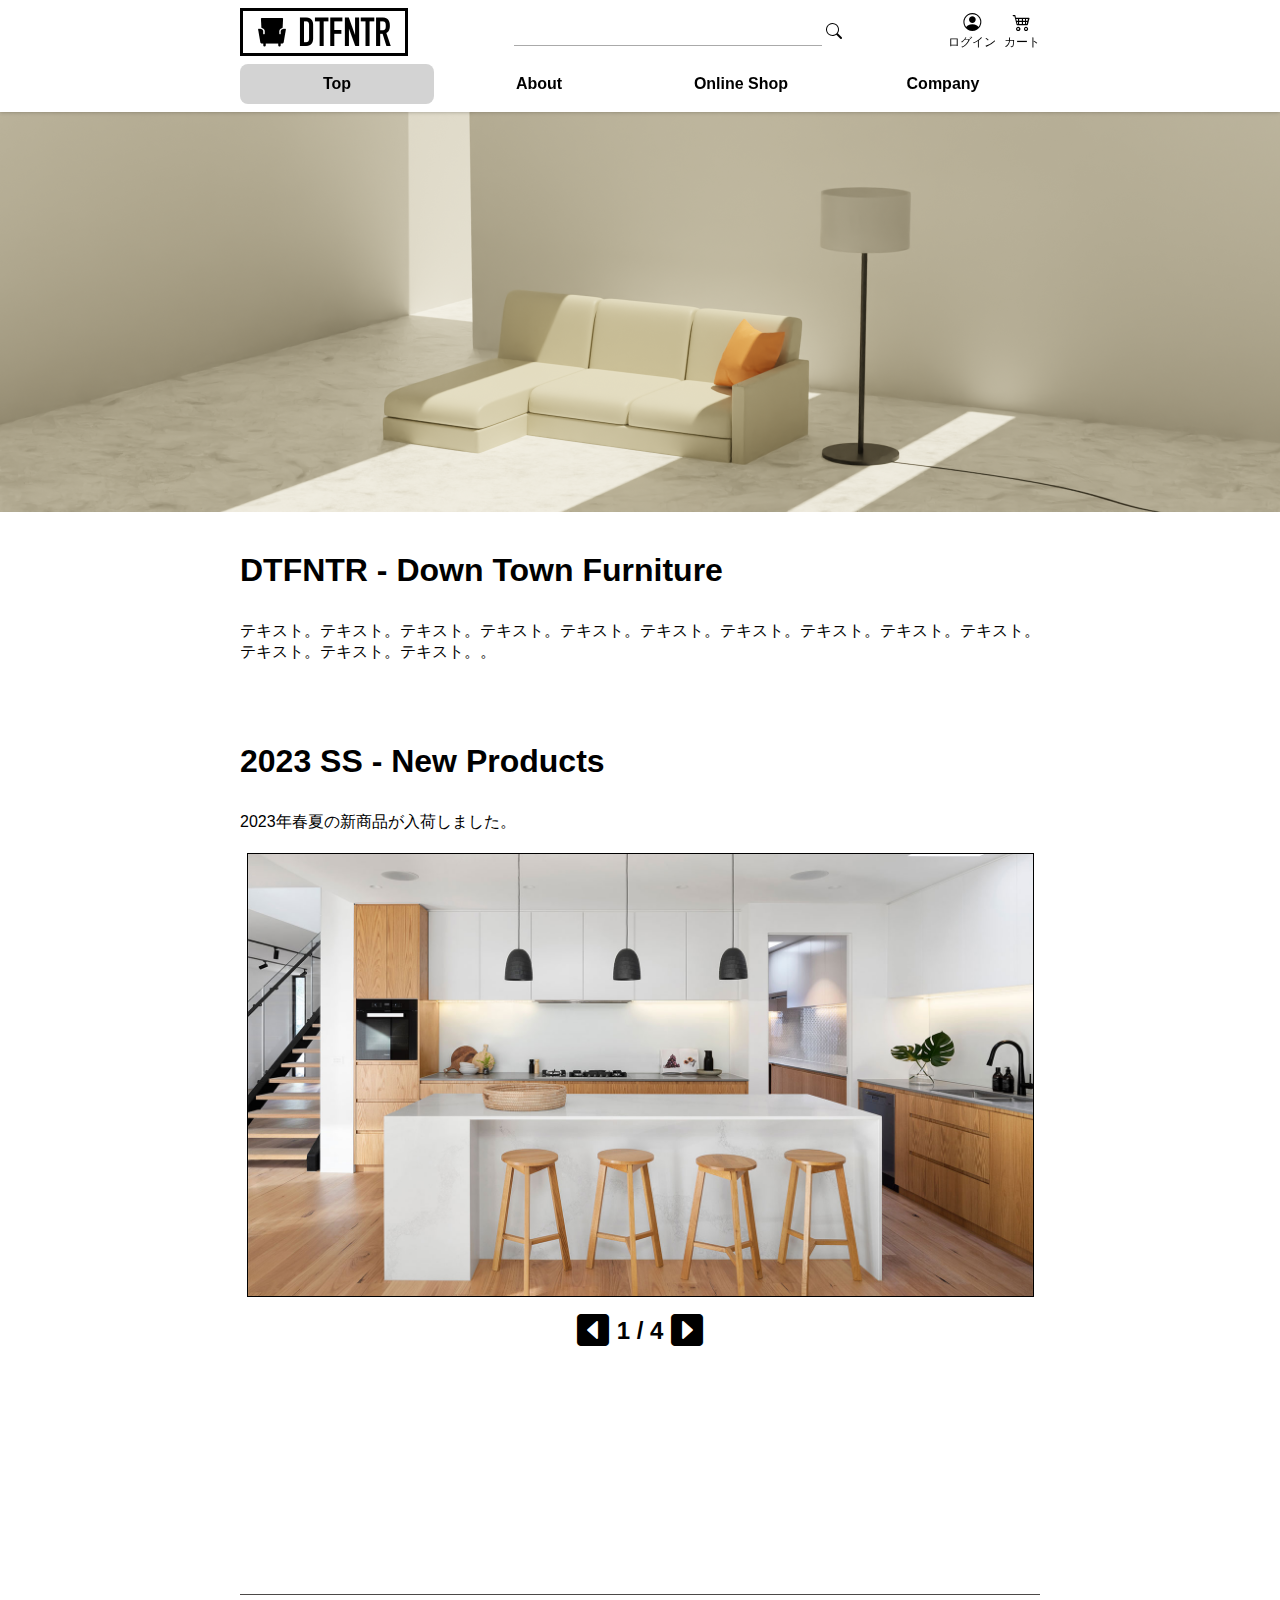
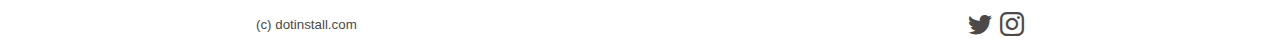
==== index.html @ 1d5f8586 "コミットしてプッシュ" ====
<!DOCTYPE html>
<html lang="ja">
<head>
  <meta charset="UTF-8">
  <meta http-equiv="X-UA-Compatible" content="IE=edge">
  <meta name="viewport" content="width=device-width, initial-scale=1.0">
  <title>DTFNTR - アンティーク家具専門店</title>
  <meta name="keywords" content="アンティーク専門店,ダミーサイト">
  <meta name="description" content="これはhtml/css/java scriptの練習用ダミーサイトです。実在する店舗およびオンラインショップではありません。">
  <link rel="icon" href="img/favicon.png">
  <link rel="stylesheet" href="https://cdn.jsdelivr.net/npm/bootstrap-icons@1.5.0/font/bootstrap-icons.css">
  <link rel="stylesheet" href="css/style.css">
</head>
<!-- Google tag (gtag.js) -->
<script async src="https://www.googletagmanager.com/gtag/js?id=G-Y4DRZBEG6T"></script>
<script>
  window.dataLayer = window.dataLayer || [];
  function gtag(){dataLayer.push(arguments);}
  gtag('js', new Date());

  gtag('config', 'G-Y4DRZBEG6T');
</script>
<body>
  <header class="scrolled">
    <div class="container">
      <a href="index.html">
        <h1>
          <img 
            src="img/logo.png" 
            alt="DTFNTR"
            width="168"
            height="48">
        </h1>
      </a>
      <form action="">
        <input type="text" name="" id="">
        <button><i class="bi bi-search"></i></button>
      </form>
      <nav>
        <ul>
          <li>
            <a href="#">
              <i class="bi bi-person-circle"></i>
              ログイン
            </a>
          </li>
          <li>
            <a href="#">
              <i class="bi bi-cart4"></i>
              カート
            </a>
          </li>
        </ul>
      </nav>
    </div>
    <menu class="pcMenu">
      <div class="container">
        <ul>
          <li class="currentPage"><a href="index.html">Top</a></li>
          <li><a href="about/about.html">About</a></li>
          <li class="subMenu" id="jsBtn">
            <a href="online/online.html">Online Shop</a>
              <ul class="hidden" id="jsToggle">
                <li><a href="#">新商品</a></li>
                <li><a href="#">すべての商品</a></li>
                <li><a href="#">セール</a></li>
              </ul>
            </li>
          <li class="subMenu" id="jsBtn">
            <a href="company/company.html">Company</a>
            <ul class="hidden" id="jsToggle">
              <li><a href="#">会社概要</a></li>
              <li><a href="#">沿革</a></li>
            </ul>
          </li>
        </ul>
      </div>
    </menu>
  </header>
  <div id="nav-toggle">
    <div>
      <span></span>
      <span></span>
      <span></span>
    </div>
  </div>
  <div id="global-nav">
    <nav>
      <ul>
        <li class="currentPage"><a href="index.html">Top</a></li>
        <li><a href="about/about.html">About</a></li>
        <li><a href="online/online.html">Online Shop</a></li>
        <li><a href="company/company.html">Company</a></li>
      </ul>
    </nav>
  </div>
  <div id="target"></div>
  <section class="hero">
    <img src="img/hero1.png" alt="素敵なソファ" class="current">
    <img src="img/hero2.png" alt="素敵な黒いチェア">
    <img src="img/hero3.png" alt="素敵な2つのチェア">
  </section>

  <section class="products animate">
    <div class="container">
      <h1>DTFNTR - Down Town Furniture</h1>
      <p>テキスト。テキスト。テキスト。テキスト。テキスト。テキスト。テキスト。テキスト。テキスト。テキスト。テキスト。テキスト。テキスト。。</p>
      </div>
  </section>
  
  <section class="products animate">
    <div class="container">
      <h1>2023 SS - New Products</h1>
      <p>2023年春夏の新商品が入荷しました。</p>
      <div class="slide">
        <a href="#">
          <img src="img/newP01.jpg" alt="2023年春夏の新商品" id="main_image" class="current">
        </a>
      </div>
      <div class="toolbar">
        <div class="nav">
          <div id="prev"><i class="bi bi-caret-left-square-fill"></i></div>
          <div id="page"></div>
          <div id="next"><i class="bi bi-caret-right-square-fill"></i></div>
        </div>
      </div>
      </div>
  </section>

  <section class="products animate">
    <div class="container">
      <h1>News</h1>
     <dl>
      <dt>2023.05.04</dt>
      <dd>色々更新しました</dd>
     </dl>
      </div>
  </section>

  <footer>
    <div class="container">
      <small>(c) dotinstall.com</small>
      <ul>
        <li><a href="#"><i class="bi bi-twitter"></i></a></li>
        <li><a href="#"><i class="bi bi-instagram"></i></a></li>
      </ul>
    </div>
  </footer>
  <a href="#" id="to_top"><i class="bi bi-arrow-up-circle-fill"></i></a>
  <script src="js/jquery-3.6.3.min.js"></script>
  <script src="js/main.js"></script>
  <script src="js/index.js"></script>
</body>
</html>
---- css/style.css ----
/* common */
body {
  margin: 0;
  font-family: Arial, Helvetica, sans-serif;
}

h1,
h2 {
  margin: 0;
}

h1 {
  font-weight: bold;
}

h2 {
  font-weight: normal;
}

p {
  margin: 0;
}

img {
  vertical-align: bottom;
}

.currentPage{
  background: lightgrey;
  border-radius: 8px;
}

.container {
  margin: 0 16px;
  /* outline: 2px solid red; */
}

ul {
  list-style: none;
  margin: 0;
  padding: 0;
}

a {
  text-decoration: none;
  color: inherit;
  transition: opacity 0.3s;
}

a:hover {
  opacity: 0.5;
}

.animate {
  opacity: 0;
  transform: translateY(40px);
  transition: opacity 0.5s, transform 0.5s;
}

.animate.appear {
  opacity: 1;
  transform: none;
}

.voices .comment {
  background: #eee;
  padding: 16px;
  border-radius: 16px;
}

.voices .comment + .comment {
  margin-top: 16px;
}

.voices footer {
  display: flex;
  gap: 8px;
  align-items: center;
}

/*ユーザーの声*/
.v_footer {
  background: #eee;
}

.v_footer p {
  color: #000;
}

/*トップへ戻るボタン*/
#to_top {
  position: fixed;
  bottom: 16px;
  right: 16px;
  opacity: 0;
}

#to_top.scrolled {
  opacity: 1;
}

#to_top i {
  font-size: 32px;
  color: #22577a;
}

/* header */
header {
  /* background: #eee; */
  padding: 8px 0;
  position: fixed;
  top: 0;
  width: 100%;
  z-index: 1;
}

header form {
  display: none;
}

header .container {
  display: flex;
  justify-content: space-between;
  align-items: center;
}

header ul {
  display: flex;
}

header li a {
  display: flex;
  flex-direction: column;
  font-size: 12px;
  text-align: center;
}

header li a i {
  font-size: 18px;
}

header li + li {
  margin-left: 8px;
}

header input,
header button {
  all: unset;
}

header input {
  border-bottom: 1px solid #aaa;
  padding: 4px;
  width: 300px;
}

header button {
  cursor: pointer;
}

header.scrolled {
  background-color: rgba(255, 255, 255, 0.95);
  box-shadow: 0 0 4px rgba(0, 0, 0, 0.3);
}

/* メニューボタン */
.pcMenu {
  width: 100%;
  margin: 0;
  padding: 0;
}

.pcMenu ul {
  display: flex;
  justify-content: space-between;
  width: 100%;
  text-align: center;
  margin-top: 8px;
}
.pcMenu li {
  height: 40px;
  width: 100%;
}
.pcMenu li a {
  display: flex;
  justify-content: center;
  align-items: center;
  width: 100%;
  height: 40px;
  font-weight: bold;
  font-size: 16px;
  cursor: pointer;
}
.pcMenu li a:hover {
  opacity: 0.5;
  background-color: #eee;
}

/* プルダウンメニュー */
.subMenu ul{
  margin: 0;
  background-color: #fff;
  display: block;
}
.subMenu ul li{
  margin: 0;
}
.subMenu .hidden{
  display: none;
}

#nav-toggle,
#global-nav {
  display: none;
}

/* hero */
.hero {
  height: 400px;
  padding-top: 112px;
}

.hero img {
  width: 100%;
  height: 400px;
  object-fit: cover;
  position: absolute;
  opacity: 0;
  transition: opacity 1s;
}

.hero img.current {
  opacity: 1;
}

/* 見出し */
/* 第2階層のheader高さ調整 */
.secondLay {
  padding-top: 112px;
}

p {
  margin-top: 32px;
}
/* products */
.products {
  padding: 80px 0;
  opacity: 0;
  transform: translateY(20px); /*下から*/
  transition: opacity 0.5s, transform 0.5s;
}

/* 左から
.products.slide-from-left{
  transform: translateX(-40px);
}
右から
.products.slide-from-right{
  transform: translatex(40px);
} */

.products.appear {
  opacity: 1;
  transform: none;
}

.products ul {
  margin-top: 32px;
  display: flex;
  flex-wrap: wrap;
  gap: 16px;
}

.products .user {
  margin-top: 32px;
  display: flex;
  flex-wrap: nowrap;
  gap: 16px;
}

.products li {
  width: calc((100% - 16px) / 3);
  /* outline: 2px solid blue; */
}

.products li img {
  width: 100%;
}

.products li h2 {
  font-size: 16px;
  margin-top: 8px;
}

.products li a {
  display: block;
}

.products .more, .products button{
  background-color: #fff;
  font-size: 1rem;
  cursor: pointer;
  display: block;
  width: 70%;
  line-height: 48px;
  border: 2px solid #333;
  text-align: center;
  margin: 32px auto 0;
}

/* index 新商品*/
.slide{
  margin: 20px auto 0 auto;
  border: 1px solid black;
  width: 785px;
}
.slide img{
  max-width: 100%;
}
.toolbar{
  overflow: hidden;
  text-align: center;
}
.nav{
  display: flex;
  justify-content: center;
  align-items: center;
  padding: 16px 0;
}
#prev i{
  margin-right: 0.5rem;
  font-size: 2rem;
  cursor: pointer;
}
#next i{
  margin-left: 0.5rem;
  font-size: 2rem;
  cursor: pointer;
}
#page{
  font-weight: bold;
  font-size: 1.5rem;
}

/*online もっとみる*/
ul.item_hidden > li{
  display: none;
}
ul.item_show > li{
  display: block;
  animation: fade-in .6s;
}
@keyframes fade-in{
  0% {opacity: 0;}
  100% {opacity: 1;}
}

/*footer*/
footer {
  padding: 16px 0;
  color: #4c4948;
  border-top: 1px solid #4c4948;
  margin: 0 auto;
  max-width: 800px;
}

footer .container {
  display: flex;
  justify-content: space-between;
  align-items: center;
}

foote small {
  font-size: 16px;
}

footer li i {
  font-size: 24px;
}

footer ul {
  display: flex;
}

footer li + li {
  margin-left: 8px;
}

/*small screen*/
@media (max-width: 599px) {
  /* スマホドロワーメニューここから */
  .pcMenu {
    display: none;
  }

  #nav-toggle,
  #global-nav {
    display: block;
  }

  #nav-toggle {
    z-index: 1000;
    cursor: pointer;
    position: fixed;
    top: 15px;
    right: 20px;
    height: 25px;
  }

  #nav-toggle:hover{
    opacity: .5;
  }

  #nav-toggle > div {
    position: relative;
    width: 30px;
  }

  #nav-toggle span {
    width: 100%;
    height: 3px;
    left: 0;
    display: block;
    background: #333;
    position: absolute;
    transition: transform 0.6s ease-in-out, top 0.5s ease;
  }

  #nav-toggle span:nth-child(1) {
    top: 0;
  }

  #nav-toggle span:nth-child(2) {
    top: 10px;
  }

  #nav-toggle span:nth-child(3) {
    top: 20px;
  }

  .open #nav-toggle span {
    background: #333;
  }

  .open #nav-toggle span:nth-child(1) {
    top: 15px;
    transform: rotate(45deg);
  }

  .open #nav-toggle span:nth-child(2) {
    top: 15px;
    width: 0;
    left: 50%;
  }

  .open #nav-toggle span:nth-child(3) {
    top: 15px;
    transform: rotate(-45deg);
  }

  .open #nav-toggle span {
    background: #333;
  }

  .open #nav-toggle span:nth-child(1) {
    top: 15px;
    transform: rotate(45deg);
  }

  .open #nav-toggle span:nth-child(2) {
    top: 15px;
    width: 0;
    left: 50%;
  }

  .open #nav-toggle span:nth-child(3) {
    top: 15px;
    transform: rotate(-45deg);
  }

  #global-nav {
    background: #f9f9f9ed;
    color: #333;
    position: fixed;
    top: 0;
    left: 0;
    right: 0;
    bottom: 0;
    z-index: 990;
    font-size: 29px;
    text-align: center;
    display: flex;
    flex-direction: column;
    justify-content: center;
    align-items: center;
    visibility: hidden;
    opacity: 0;
    transition: opacity 0.6s ease, visibility 0.6s ease;
  }

  #global-nav a {
    display: block;
    color: #333;
    text-decoration: none;
    padding: 10px;
    transition: color 0.6s ease;
  }

  #global-nav ul {
    opacity: 0;
    transform: translateY(-200px);
    transition: all 0.8s ease;
  }

  .open #global-nav {
    visibility: visible;
    opacity: 1;
  }

  .open #global-nav ul {
    opacity: 1;
    transform: translateY(0);
  }
  .open #global-nav ul li{
    margin-bottom: 24px;
  }
  
  .open #global-nav ul li:last-child{
    margin-bottom: 0;
  }

  .slide{
    max-width: 100%;
  }
  .slide img{
    max-width: 100%;
  }

  /* スマホドロワーメニューここまで */
  .hero {
    height: 400px;
    padding-top: 64px;
  }

  .secondLay {
    padding-top: 64px;
  }

  header nav{
    margin-right: 48px;
  }
  .products {
    padding: 24px 0;
  }

  .products li {
    width: calc((100% - 16px) / 2);
  }

  .voices .comment {
    margin-top: 0;
    margin-bottom: 16px;
  }

  .voices .user {
    display: block;
  }
}

/*mideum screen*/
@media (min-width: 600px) {
  /* body{
    background: pink;
  } */

  .products {
    padding: 40px 0;
  }

  .products li,
  .products .comment {
    width: calc((100% - 32px) / 3);
    display: flex;
    flex-direction: column;
    justify-content: space-between;
  }

  .voices .comment + .comment {
    margin-top: 0;
  }

  .slide{
    max-width: 100%;
  }
  .slide img{
    max-width: 100%;
  }
}

/*large screen*/
@media (min-width: 800px) {
  /* body{
    background: skyblue;
  } */

  header form {
    display: block;
  }

  .container {
    width: calc(100% - 32px);
    margin: 0 auto;
    max-width: 800px;
  }

  .animate.delay {
    transition-delay: 0.3s;
  }

  .animate.delay-more {
    transition-delay: 0.6s;
  }
}
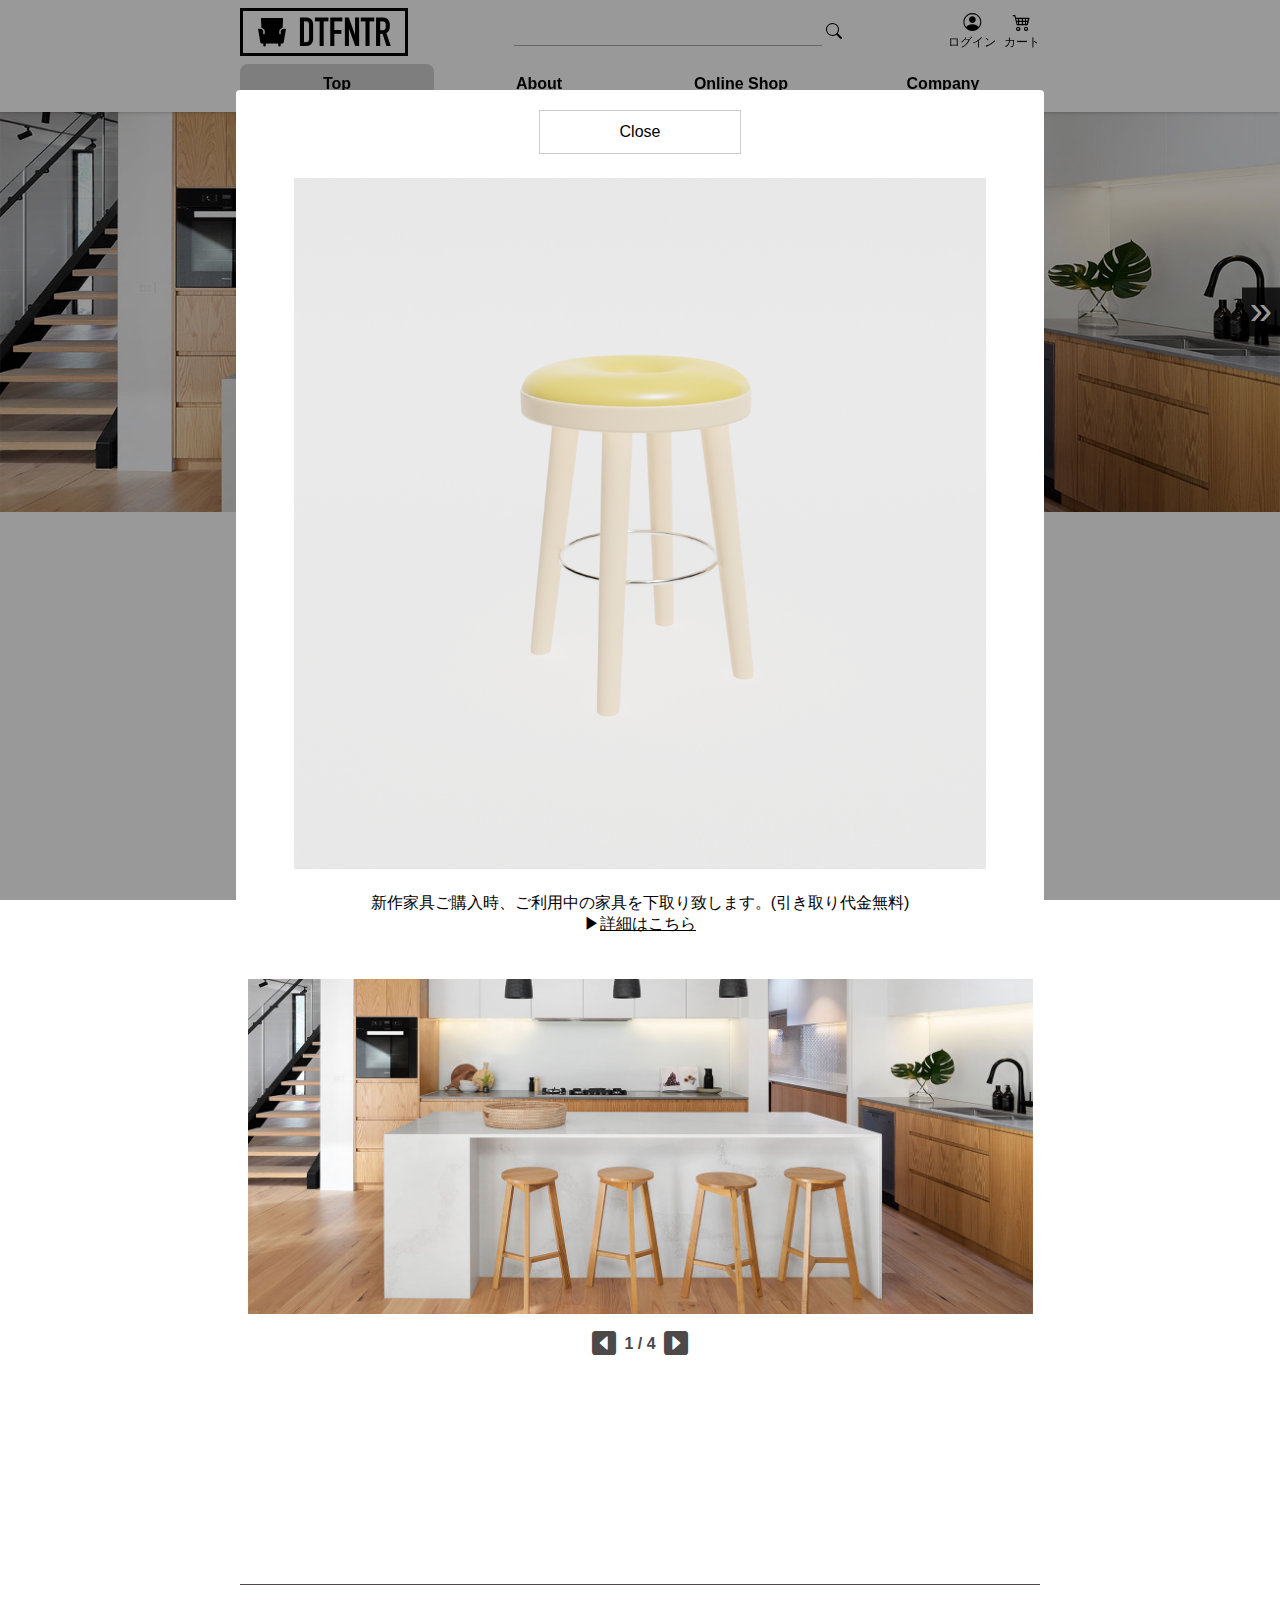
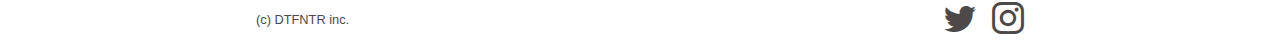
==== commit bf977567: "コミットしてプッシュ" ====
--- a/index.html
+++ b/index.html
@@ -1,154 +1,297 @@
 <!DOCTYPE html>
 <html lang="ja">
-<head>
-  <meta charset="UTF-8">
-  <meta http-equiv="X-UA-Compatible" content="IE=edge">
-  <meta name="viewport" content="width=device-width, initial-scale=1.0">
-  <title>DTFNTR - アンティーク家具専門店</title>
-  <meta name="keywords" content="アンティーク専門店,ダミーサイト">
-  <meta name="description" content="これはhtml/css/java scriptの練習用ダミーサイトです。実在する店舗およびオンラインショップではありません。">
-  <link rel="icon" href="img/favicon.png">
-  <link rel="stylesheet" href="https://cdn.jsdelivr.net/npm/bootstrap-icons@1.5.0/font/bootstrap-icons.css">
-  <link rel="stylesheet" href="css/style.css">
-</head>
-<!-- Google tag (gtag.js) -->
-<script async src="https://www.googletagmanager.com/gtag/js?id=G-Y4DRZBEG6T"></script>
-<script>
-  window.dataLayer = window.dataLayer || [];
-  function gtag(){dataLayer.push(arguments);}
-  gtag('js', new Date());
-
-  gtag('config', 'G-Y4DRZBEG6T');
-</script>
-<body>
-  <header class="scrolled">
-    <div class="container">
-      <a href="index.html">
-        <h1>
-          <img 
-            src="img/logo.png" 
-            alt="DTFNTR"
-            width="168"
-            height="48">
-        </h1>
-      </a>
-      <form action="">
-        <input type="text" name="" id="">
-        <button><i class="bi bi-search"></i></button>
-      </form>
-      <nav>
-        <ul>
-          <li>
-            <a href="#">
-              <i class="bi bi-person-circle"></i>
-              ログイン
-            </a>
-          </li>
-          <li>
-            <a href="#">
-              <i class="bi bi-cart4"></i>
-              カート
-            </a>
-          </li>
-        </ul>
-      </nav>
-    </div>
-    <menu class="pcMenu">
-      <div class="container">
-        <ul>
-          <li class="currentPage"><a href="index.html">Top</a></li>
-          <li><a href="about/about.html">About</a></li>
-          <li class="subMenu" id="jsBtn">
-            <a href="online/online.html">Online Shop</a>
+  <head>
+    <!-- Google Tag Manager -->
+    <script>
+      (function (w, d, s, l, i) {
+        w[l] = w[l] || [];
+        w[l].push({ "gtm.start": new Date().getTime(), event: "gtm.js" });
+        var f = d.getElementsByTagName(s)[0],
+          j = d.createElement(s),
+          dl = l != "dataLayer" ? "&l=" + l : "";
+        j.async = true;
+        j.src = "https://www.googletagmanager.com/gtm.js?id=" + i + dl;
+        f.parentNode.insertBefore(j, f);
+      })(window, document, "script", "dataLayer", "GTM-W4WZ5GX5");
+    </script>
+    <!-- End Google Tag Manager -->
+    <meta charset="UTF-8" />
+    <meta http-equiv="X-UA-Compatible" content="IE=edge" />
+    <meta name="viewport" content="width=device-width, initial-scale=1.0" />
+    <title>DTFNTR - アンティーク家具専門店</title>
+    <meta name="keywords" content="アンティーク専門店,ダミーサイト" />
+    <meta
+      name="description"
+      content="これはhtml/css/java scriptの練習用ダミーサイトです。実在する店舗およびオンラインショップではありません。"
+    />
+    <link
+      rel="stylesheet"
+      href="https://cdn.jsdelivr.net/npm/swiper@10/swiper-bundle.min.css"
+    />
+    <link rel="icon" href="img/favicon.png" />
+    <link
+      rel="stylesheet"
+      href="https://cdn.jsdelivr.net/npm/bootstrap-icons@1.5.0/font/bootstrap-icons.css"
+    />
+    <link rel="stylesheet" href="css/style.css" />
+    <link
+      rel="stylesheet"
+      href="https://cdn.jsdelivr.net/npm/swiper@10/swiper-bundle.min.css"
+    />
+
+    <script src="https://cdn.jsdelivr.net/npm/swiper@10/swiper-bundle.min.js"></script>
+    <style>
+      /* スライドの動き等速 */
+
+      .swiper {
+        z-index: -999;
+      }
+      .swiper-wrapper {
+        transition-timing-function: linear;
+      }
+      /* 画像のサイズ調整 */
+      .swiper-slide img {
+        height: auto;
+        width: 100%;
+      }
+    </style>
+  </head>
+  <!-- Google tag (gtag.js) -->
+  <script
+    async
+    src="https://www.googletagmanager.com/gtag/js?id=G-Y4DRZBEG6T"
+  ></script>
+  <script>
+    window.dataLayer = window.dataLayer || [];
+    function gtag() {
+      dataLayer.push(arguments);
+    }
+    gtag("js", new Date());
+
+    gtag("config", "G-Y4DRZBEG6T");
+  </script>
+  <body>
+    <!-- Google Tag Manager (noscript) -->
+    <noscript
+      ><iframe
+        src="https://www.googletagmanager.com/ns.html?id=GTM-W4WZ5GX5"
+        height="0"
+        width="0"
+        style="display: none; visibility: hidden"
+      ></iframe
+    ></noscript>
+    <!-- End Google Tag Manager (noscript) -->
+    <header class="scrolled">
+      <div class="container">
+        <a href="index.html">
+          <h1 class="logo">
+            <img src="img/logo.png" alt="DTFNTR" width="168" height="48" />
+          </h1>
+        </a>
+        <form action="">
+          <input type="text" name="" id="" />
+          <button><i class="bi bi-search"></i></button>
+        </form>
+        <nav>
+          <ul>
+            <li>
+              <a href="#">
+                <i class="bi bi-person-circle"></i>
+                ログイン
+              </a>
+            </li>
+            <li>
+              <a href="#">
+                <i class="bi bi-cart4"></i>
+                カート
+              </a>
+            </li>
+          </ul>
+        </nav>
+      </div>
+      <menu class="pcMenu">
+        <div class="container">
+          <ul>
+            <li class="currentPage"><a href="index.html">Top</a></li>
+            <li><a href="about/about.html">About</a></li>
+            <li class="subMenu" id="jsBtn">
+              <a href="online/online.html">Online Shop</a>
               <ul class="hidden" id="jsToggle">
                 <li><a href="#">新商品</a></li>
                 <li><a href="#">すべての商品</a></li>
                 <li><a href="#">セール</a></li>
               </ul>
             </li>
-          <li class="subMenu" id="jsBtn">
-            <a href="company/company.html">Company</a>
-            <ul class="hidden" id="jsToggle">
-              <li><a href="#">会社概要</a></li>
-              <li><a href="#">沿革</a></li>
-            </ul>
-          </li>
+            <li class="subMenu" id="jsBtn">
+              <a href="company/company.html">Company</a>
+              <ul class="hidden" id="jsToggle">
+                <li><a href="#">会社概要</a></li>
+                <li><a href="#">沿革</a></li>
+              </ul>
+            </li>
+          </ul>
+        </div>
+      </menu>
+    </header>
+    <div id="nav-toggle">
+      <div>
+        <span></span>
+        <span></span>
+        <span></span>
+      </div>
+    </div>
+    <div id="global-nav">
+      <nav>
+        <ul>
+          <li class="currentPage"><a href="index.html">Top</a></li>
+          <li><a href="about/about.html">About</a></li>
+          <li><a href="online/online.html">Online Shop</a></li>
+          <li><a href="company/company.html">Company</a></li>
         </ul>
-      </div>
-    </menu>
-  </header>
-  <div id="nav-toggle">
-    <div>
-      <span></span>
-      <span></span>
-      <span></span>
+      </nav>
     </div>
-  </div>
-  <div id="global-nav">
-    <nav>
-      <ul>
-        <li class="currentPage"><a href="index.html">Top</a></li>
-        <li><a href="about/about.html">About</a></li>
-        <li><a href="online/online.html">Online Shop</a></li>
-        <li><a href="company/company.html">Company</a></li>
-      </ul>
-    </nav>
-  </div>
-  <div id="target"></div>
-  <section class="hero">
+    <div id="target"></div>
+    <!-- <section class="hero">
     <img src="img/hero1.png" alt="素敵なソファ" class="current">
     <img src="img/hero2.png" alt="素敵な黒いチェア">
     <img src="img/hero3.png" alt="素敵な2つのチェア">
-  </section>
-
-  <section class="products animate">
-    <div class="container">
-      <h1>DTFNTR - Down Town Furniture</h1>
-      <p>テキスト。テキスト。テキスト。テキスト。テキスト。テキスト。テキスト。テキスト。テキスト。テキスト。テキスト。テキスト。テキスト。。</p>
-      </div>
-  </section>
-  
-  <section class="products animate">
-    <div class="container">
-      <h1>2023 SS - New Products</h1>
-      <p>2023年春夏の新商品が入荷しました。</p>
-      <div class="slide">
-        <a href="#">
-          <img src="img/newP01.jpg" alt="2023年春夏の新商品" id="main_image" class="current">
-        </a>
-      </div>
-      <div class="toolbar">
-        <div class="nav">
-          <div id="prev"><i class="bi bi-caret-left-square-fill"></i></div>
-          <div id="page"></div>
-          <div id="next"><i class="bi bi-caret-right-square-fill"></i></div>
-        </div>
-      </div>
-      </div>
-  </section>
-
-  <section class="products animate">
-    <div class="container">
-      <h1>News</h1>
-     <dl>
-      <dt>2023.05.04</dt>
-      <dd>色々更新しました</dd>
-     </dl>
-      </div>
-  </section>
-
-  <footer>
-    <div class="container">
-      <small>(c) dotinstall.com</small>
-      <ul>
-        <li><a href="#"><i class="bi bi-twitter"></i></a></li>
-        <li><a href="#"><i class="bi bi-instagram"></i></a></li>
-      </ul>
-    </div>
-  </footer>
-  <a href="#" id="to_top"><i class="bi bi-arrow-up-circle-fill"></i></a>
-  <script src="js/jquery-3.6.3.min.js"></script>
-  <script src="js/main.js"></script>
-  <script src="js/index.js"></script>
-</body>
+  </section> -->
+    <!-- ドットインストールカルーセル ここから -->
+    <section class="carousel">
+      <div class="dtHero">
+        <ul class="dtHero__area">
+          <li class="dtHero__area-img"><img src="img/newP01.jpg" alt="" /></li>
+          <li class="dtHero__area-img"><img src="img/newP02.jpg" alt="" /></li>
+          <li class="dtHero__area-img"><img src="img/newP03.jpg" alt="" /></li>
+        </ul>
+        <button class="dtHero__btn-prev">&laquo;</button>
+        <button class="dtHero__btn-next">&raquo;</button>
+      </div>
+      <nav class="JScircle"></nav>
+    </section>
+    <!-- ドットインストールカルーセル ここまで-->
+    <section class="products animate">
+      <div class="container">
+        <h1>DTFNTR - Down Town Furniture</h1>
+        <p>
+          東京都下町区の目白川沿いのレストランを改装し、オリジナル家具と輸入家具を取り扱うお店。<br />
+          専門知識を持ったスタッフが、お客さまの快適な暮らしをご提案します。
+        </p>
+      </div>
+    </section>
+
+    <!-- スライドテスト -->
+    <!-- <section class="products animate">
+      <div class="container">
+        <h1>スライド</h1>
+        <div class="swiper sample-slider">
+          <div class="swiper-wrapper">
+            <div class="swiper-slide"><img src="img/pic1.png" /></div>
+            <div class="swiper-slide"><img src="img/pic2.png" /></div>
+            <div class="swiper-slide"><img src="img/pic3.png" /></div>
+            <div class="swiper-slide"><img src="img/pic4.png" /></div>
+            <div class="swiper-slide"><img src="img/pic5.png" /></div>
+          </div>
+        </div>
+
+      </div>
+    </section> -->
+    <!-- スライドテストここまで -->
+
+    <section class="products animate">
+      <div class="container">
+        <h1>2023 SS - New Products</h1>
+        <p>2023年春夏の新商品が入荷しました。</p>
+        <div class="slide">
+          <a href="#">
+            <img
+              src="img/newP01.jpg"
+              alt="2023年春夏の新商品"
+              id="main_image"
+              class="current"
+            />
+          </a>
+        </div>
+        <div class="toolbar">
+          <div class="nav">
+            <div id="prev"><i class="bi bi-caret-left-square-fill"></i></div>
+            <div id="page"></div>
+            <div id="next"><i class="bi bi-caret-right-square-fill"></i></div>
+          </div>
+        </div>
+      </div>
+    </section>
+
+    <!-- タブメニュー start-->
+    <section class="products animate">
+      <div class="container tab-panel">
+        <div class="tab-group">
+          <div class="tab tab-A is-active">お知らせ</div>
+          <div class="tab tab-B">商品情報</div>
+          <div class="tab tab-C">重要なお知らせ</div>
+        </div>
+      </div>
+      <div class="container panel tabArea-one tab-A is-show">
+        <dl class="news">
+          <dt>2022.01.17</dt>
+          <dd><a href="#">サイトリニューアルしました</a></dd>
+        </dl>
+      </div>
+      <div class="container panel tabArea-two tab-B">
+        <dl class="news">
+          <dt>2023.03.20</dt>
+          <dd><a href="#">北欧家具ファミリーセール開催します </a></dd>
+          <dt>2023.04.03</dt>
+          <dd><a href="#">2023SS 新商品の販売を開始しました</a></dd>
+        </dl>
+      </div>
+      <div class="container panel tabArea-three tab-C">
+        <dl class="news">
+          <dt>2023.02.21</dt>
+          <dd><a href="#">配送遅延についてお詫び</a></dd>
+        </dl>
+      </div>
+    </section>
+    <!-- タブメニュー end-->
+
+    <footer>
+      <div class="container">
+        <small>(c) DTFNTR inc.</small>
+        <ul>
+          <li>
+            <a href="#"><i class="bi bi-twitter"></i></a>
+          </li>
+          <li>
+            <a href="#"><i class="bi bi-instagram"></i></a>
+          </li>
+        </ul>
+      </div>
+    </footer>
+    <a href="#" id="to_top"><i class="bi bi-arrow-up-circle-fill"></i></a>
+
+    <!-- モーダルウィンドウここから -->
+    <div id="mask"></div>
+    <section id="modal">
+      <div id="close">Close</div>
+      <div><img src="img/pic1.png" alt="" ></div>
+      <p>新作家具ご購入時、ご利用中の家具を下取り致します。(引き取り代金無料)<br>&#9654;<a href="#" class="detail">詳細はこちら</a></p>
+    </section>
+    <!-- モーダルウィンドウここまで -->
+    <script src="js/main.js"></script>
+    <script src="js/index.js"></script>
+
+    <script src="js/jquery-3.6.3.min.js"></script>
+    <script src="js/JQ_hum_toggle.js"></script>
+    <script>
+      const swiper = new Swiper(".swiper", {
+        loop: true, // ループ有効
+        slidesPerView: 4, // 一度に表示する枚数
+        speed: 6000, // ループの時間
+        allowTouchMove: false, // スワイプ無効
+        autoplay: {
+          delay: 0, // 途切れなくループ
+        },
+      });
+    </script>
+  </body>
 </html>--- a/css/style.css
+++ b/css/style.css
@@ -1,7 +1,11 @@
 /* common */
+html {
+  font-size: 16px;
+}
 body {
   margin: 0;
   font-family: Arial, Helvetica, sans-serif;
+  font-size: 1em;
 }
 
 h1,
@@ -11,10 +15,27 @@
 
 h1 {
   font-weight: bold;
+  font-size: 1.6em;
+  background: linear-gradient(transparent 60%, #eee 60%);
+  display: inline;
+}
+
+.logo {
+  background: none;
 }
 
 h2 {
   font-weight: normal;
+  font-size: 1.4em;
+  text-align: center;
+  margin-top: 1em;
+}
+
+p,
+li,
+dt,
+dd {
+  font-size: 1rem;
 }
 
 p {
@@ -25,13 +46,13 @@
   vertical-align: bottom;
 }
 
-.currentPage{
+.currentPage {
   background: lightgrey;
   border-radius: 8px;
 }
 
 .container {
-  margin: 0 16px;
+  margin: 0 1em;
   /* outline: 2px solid red; */
 }
 
@@ -49,6 +70,7 @@
 
 a:hover {
   opacity: 0.5;
+  border-radius: 8px;
 }
 
 .animate {
@@ -87,11 +109,43 @@
   color: #000;
 }
 
+/*注意書き*/
+.caution {
+  color: red;
+}
+
+/*各コンテンツ トップ画像*/
+.top_img {
+  text-align: center;
+  position: relative;
+}
+.top_img img {
+  max-width: 800px;
+  width: 100%;
+  height: auto;
+}
+
+.top_img p {
+  color: #fff;
+  font-size: 3em;
+  font-weight: bold;
+  position: absolute;
+  top: 50%;
+  left: 50%;
+  transform: translate(-50%, -50%);
+  text-shadow: #aaa 1px 2px 2px;
+  width: 100%;
+}
+
+/* ul.slides li {
+  display: none;
+} */
+
 /*トップへ戻るボタン*/
 #to_top {
   position: fixed;
-  bottom: 16px;
-  right: 16px;
+  bottom: 1em;
+  right: 1em;
   opacity: 0;
 }
 
@@ -100,7 +154,7 @@
 }
 
 #to_top i {
-  font-size: 32px;
+  font-size: 48px;
   color: #22577a;
 }
 
@@ -197,15 +251,15 @@
 }
 
 /* プルダウンメニュー */
-.subMenu ul{
+.subMenu ul {
   margin: 0;
   background-color: #fff;
   display: block;
 }
-.subMenu ul li{
+.subMenu ul li {
   margin: 0;
 }
-.subMenu .hidden{
+.subMenu .hidden {
   display: none;
 }
 
@@ -296,7 +350,8 @@
   display: block;
 }
 
-.products .more, .products button{
+.products .more,
+.products button {
   background-color: #fff;
   font-size: 1rem;
   cursor: pointer;
@@ -309,55 +364,110 @@
 }
 
 /* index 新商品*/
-.slide{
+.slide {
   margin: 20px auto 0 auto;
-  border: 1px solid black;
   width: 785px;
 }
-.slide img{
+.slide img {
   max-width: 100%;
 }
-.toolbar{
+.toolbar {
   overflow: hidden;
   text-align: center;
 }
-.nav{
+.nav {
   display: flex;
   justify-content: center;
   align-items: center;
   padding: 16px 0;
-}
-#prev i{
+  color: #4c4948;
+}
+#prev i {
   margin-right: 0.5rem;
-  font-size: 2rem;
+  font-size: 1.5em;
   cursor: pointer;
 }
-#next i{
+#next i {
   margin-left: 0.5rem;
-  font-size: 2rem;
+  font-size: 1.5em;
   cursor: pointer;
 }
-#page{
+#page {
   font-weight: bold;
-  font-size: 1.5rem;
+  font-size: 1em;
+}
+
+/*index tab menu*/
+.tab-group {
+  display: flex;
+}
+.tab-group > div {
+  width: 33.33%;
+  text-align: center;
+  margin: 0;
+  padding: 0.5em;
+  font-weight: bold;
+  border-radius: 8px 8px 0 0;
+}
+.tab:hover {
+  cursor: pointer;
+  opacity: 0.7;
+}
+.tabArea-one {
+  display: none;
+}
+.tabArea-two {
+  display: none;
+}
+.tabArea-three {
+  display: none;
+}
+.is-active {
+  background: #eee;
+}
+.is-show {
+  display: block;
+  background: #eee;
+}
+.panel {
+  border-radius: 0 0 8px 8px;
+}
+
+/*index news*/
+.news {
+  display: flex;
+  margin: 0;
+  padding: 1em;
+  flex-wrap: wrap;
+}
+
+.news dd {
+  margin-bottom: 1em;
+}
+.news dd:last-child {
+  margin-bottom: 0;
 }
 
 /*online もっとみる*/
-ul.item_hidden > li{
+ul.item_hidden > li {
   display: none;
 }
-ul.item_show > li{
+ul.item_show > li {
   display: block;
-  animation: fade-in .6s;
-}
-@keyframes fade-in{
-  0% {opacity: 0;}
-  100% {opacity: 1;}
+  animation: fade-in 0.6s;
+}
+@keyframes fade-in {
+  0% {
+    opacity: 0;
+  }
+  100% {
+    opacity: 1;
+  }
 }
 
 /*footer*/
 footer {
-  padding: 16px 0;
+  padding: 1em 0;
   color: #4c4948;
   border-top: 1px solid #4c4948;
   margin: 0 auto;
@@ -370,12 +480,12 @@
   align-items: center;
 }
 
-foote small {
-  font-size: 16px;
+footer small {
+  font-size: 0.8em;
 }
 
 footer li i {
-  font-size: 24px;
+  font-size: 32px;
 }
 
 footer ul {
@@ -383,7 +493,7 @@
 }
 
 footer li + li {
-  margin-left: 8px;
+  margin-left: 1em;
 }
 
 /*small screen*/
@@ -407,8 +517,8 @@
     height: 25px;
   }
 
-  #nav-toggle:hover{
-    opacity: .5;
+  #nav-toggle:hover {
+    opacity: 0.5;
   }
 
   #nav-toggle > div {
@@ -521,22 +631,22 @@
     opacity: 1;
     transform: translateY(0);
   }
-  .open #global-nav ul li{
+  .open #global-nav ul li {
     margin-bottom: 24px;
   }
-  
-  .open #global-nav ul li:last-child{
+
+  .open #global-nav ul li:last-child {
     margin-bottom: 0;
   }
 
-  .slide{
+  .slide {
     max-width: 100%;
   }
-  .slide img{
+  .slide img {
     max-width: 100%;
   }
-
   /* スマホドロワーメニューここまで */
+
   .hero {
     height: 400px;
     padding-top: 64px;
@@ -546,7 +656,7 @@
     padding-top: 64px;
   }
 
-  header nav{
+  header nav {
     margin-right: 48px;
   }
   .products {
@@ -564,6 +674,49 @@
 
   .voices .user {
     display: block;
+  }
+
+  .container dt {
+    width: 100%;
+    margin-bottom: 10px;
+  }
+
+  .container dd {
+    width: 100%;
+    margin-left: 0;
+    margin-bottom: 10px;
+  }
+
+  /*index news*/
+  .news {
+    flex: none;
+  }
+  .news dd {
+    padding-bottom: 0.5em;
+    border-bottom: 2px dotted #aaa;
+  }
+  .news dd:last-child {
+    border-bottom: none;
+  }
+
+  /* online */
+  .top_img p {
+    font-size: 1.5em;
+  }
+
+  /* about 画像可変*/
+  .one,
+  .two,
+  .three,
+  .four {
+    width: calc(100% / 2 - 0.4em);
+    margin-bottom: 0.4em;
+  }
+  .one {
+    margin-right: 0.2em;
+  }
+  .three {
+    margin-right: 0.2em;
   }
 }
 
@@ -589,11 +742,32 @@
     margin-top: 0;
   }
 
-  .slide{
+  .slide {
     max-width: 100%;
   }
-  .slide img{
+  .slide img {
     max-width: 100%;
+  }
+
+  /* .container dt {
+    width: 20%;
+  }
+
+  .container dd {
+    width: 65%;
+  } */
+
+  /* about 画像可変*/
+  .one,
+  .two,
+  .three,
+  .four {
+    width: calc(100% / 4 - 0.5em);
+    margin-right: 0.5em;
+    margin-bottom: 0.5em;
+  }
+  .four {
+    margin-right: 0;
   }
 }
 
@@ -620,4 +794,167 @@
   .animate.delay-more {
     transition-delay: 0.6s;
   }
-}
+
+  .container .company {
+    display: flex;
+    flex-wrap: wrap;
+  }
+
+  .container .company dt {
+    width: calc(30% - 32px);
+  }
+
+  .container .company dd {
+    width: calc(70% - 32px);
+  }
+}
+
+/* ドットインストールカルーセル */
+.carousel{
+  padding-top: 112px;
+}
+.dtHero {
+  width: 100%;
+  height: 400px;
+  margin: 0 auto;
+  overflow: hidden;
+  position: relative;
+}
+.dtHero__area {
+  list-style: none;
+  margin: 0;
+  padding: 0;
+  height: 100%;
+  display: flex;
+  transition: transform 1s;
+}
+
+.dtHero__area-img {
+  height: 100%;
+  min-width: 100%;
+}
+
+.dtHero__area-img img {
+  width: 100%;
+  height: 100%;
+  object-fit: cover;
+}
+
+.dtHero__btn-prev,
+.dtHero__btn-next {
+  position: absolute;
+  top: 50%;
+  transform: translateY(-50%);
+  border: none;
+  background: rgba(0, 0, 0, 0.8);
+  color: #fff;
+  font-size: 40px;
+  padding: 0 8px 4px;
+  cursor: pointer;
+}
+.dtHero__btn-prev:hover,
+.dtHero__btn-next:hover{
+  opacity: 0.8;
+}
+
+.dtHero__btn-prev {
+  left: 0;
+}
+.dtHero__btn-next {
+  right: 0;
+}
+
+/* カルーセルのボタンを隠す */
+.hidden{
+  display: none;
+}
+
+/* モーダルウィンドウ */
+#close{
+  cursor: pointer;
+  width: 200px;
+  border: 1px solid #ccc;
+  background-repeat: 4px;
+  text-align: center;
+  padding: 12px 0;
+  margin: 0 auto;
+}
+
+#mask{
+  background: rgba(0, 0, 0, 0.4);
+  position: fixed;
+  top:0;
+  right: 0;
+  left: 0;
+  bottom: 0;
+  z-index: 998;
+}
+
+#mask.hidden{
+  display: none;
+}
+
+#modal{
+  background: #fff;
+  width: 60%;
+  padding: 20px;
+  border-radius: 4px;
+  position: absolute;
+  top: 10%;
+  right: 0;
+  left: 0;
+  margin: 0 auto;
+  text-align: center;
+  z-index: 999;
+}
+
+#modal > div > img{
+  width: 90%;
+  margin-top: 24px;
+}
+
+#modal > p {
+  margin: 24px 0;
+}
+
+#modal.modal-hidden{
+  animation: fade-out 1s linear forwards;
+}
+
+.detail{
+  text-decoration: underline;
+}
+
+@keyframes fade-in{
+  100%{
+    opacity: 1;
+  }
+}
+
+@keyframes fade-out{
+  100%{
+    opacity: 0;
+  }
+}
+
+/* カルーセル●ボタン */
+.JScircle{
+text-align: center;
+margin-top: 16px;
+}
+.JScircle button{
+  border: none;
+  width: 16px;
+  height: 16px;
+  background: #ddd;
+  border-radius: 50%;
+  cursor: pointer;
+}
+
+.JScircle button + button{
+  margin-left: 8px;
+}
+
+.JScircle .current{
+  background: #999;
+}
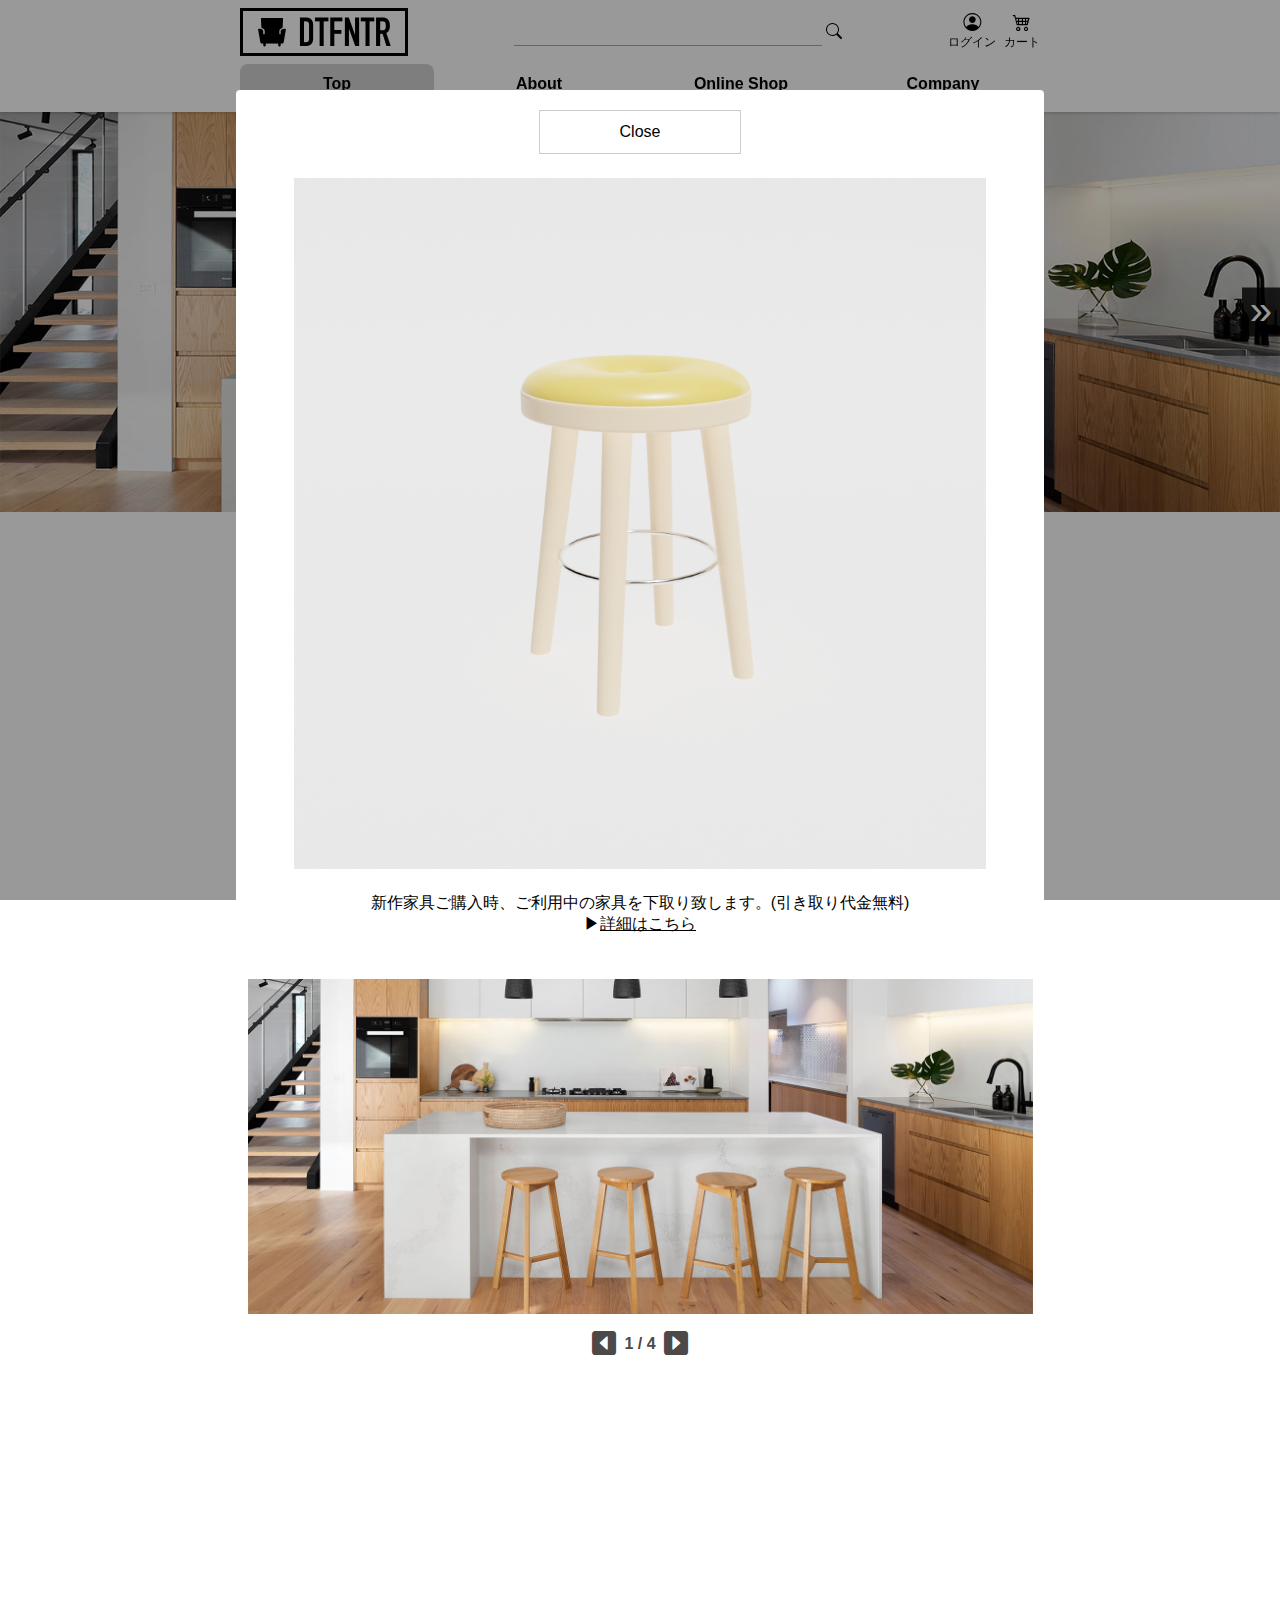
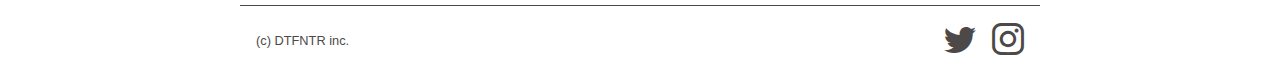
==== commit dba60e2f: "冬セールお知らせ追加" ====
--- a/index.html
+++ b/index.html
@@ -233,6 +233,8 @@
       </div>
       <div class="container panel tabArea-one tab-A is-show">
         <dl class="news">
+          <dt>2022.11.06</dt>
+          <dd><a href="#">2023冬セール開催について</a></dd> 
           <dt>2022.01.17</dt>
           <dd><a href="#">サイトリニューアルしました</a></dd>
         </dl>
--- a/css/style.css
+++ b/css/style.css
@@ -433,21 +433,6 @@
   border-radius: 0 0 8px 8px;
 }
 
-/*index news*/
-.news {
-  display: flex;
-  margin: 0;
-  padding: 1em;
-  flex-wrap: wrap;
-}
-
-.news dd {
-  margin-bottom: 1em;
-}
-.news dd:last-child {
-  margin-bottom: 0;
-}
-
 /*online もっとみる*/
 ul.item_hidden > li {
   display: none;
@@ -497,7 +482,7 @@
 }
 
 /*small screen*/
-@media (max-width: 599px) {
+@media screen and (max-width: 599px) {
   /* スマホドロワーメニューここから */
   .pcMenu {
     display: none;
@@ -598,6 +583,7 @@
     bottom: 0;
     z-index: 990;
     font-size: 29px;
+    font-weight: bold;
     text-align: center;
     display: flex;
     flex-direction: column;
@@ -614,6 +600,7 @@
     text-decoration: none;
     padding: 10px;
     transition: color 0.6s ease;
+    cursor: pointer;
   }
 
   #global-nav ul {
@@ -622,6 +609,10 @@
     transition: all 0.8s ease;
   }
 
+  #global-nav ul li {
+    margin-bottom: 32px;
+  }
+
   .open #global-nav {
     visibility: visible;
     opacity: 1;
@@ -631,9 +622,6 @@
     opacity: 1;
     transform: translateY(0);
   }
-  .open #global-nav ul li {
-    margin-bottom: 24px;
-  }
 
   .open #global-nav ul li:last-child {
     margin-bottom: 0;
@@ -647,14 +635,18 @@
   }
   /* スマホドロワーメニューここまで */
 
-  .hero {
+  section.carousel{
+    padding-top: 64px;
+  }
+
+  /* .hero {
     height: 400px;
     padding-top: 64px;
   }
 
   .secondLay {
     padding-top: 64px;
-  }
+  } */
 
   header nav {
     margin-right: 48px;
@@ -721,10 +713,38 @@
 }
 
 /*mideum screen*/
-@media (min-width: 600px) {
+@media screen and (min-width: 600px) {
   /* body{
     background: pink;
   } */
+
+  /*index news*/
+.news{
+  display: flex;
+  margin: 0;
+  padding: 8px;
+  flex-wrap: wrap;
+}
+
+.news dt{
+  width: 20%;
+  margin: 0;
+  padding: 0;
+}
+
+.news dd {
+width: 80%;
+margin: 0;
+padding: 0;
+}
+
+.news dt:not(:first-child){
+  margin-top: 8px;
+}
+
+.news dd:not(:first-child){
+  margin-top: 8px;
+}
 
   .products {
     padding: 40px 0;
@@ -772,7 +792,7 @@
 }
 
 /*large screen*/
-@media (min-width: 800px) {
+@media screen and (min-width: 800px) {
   /* body{
     background: skyblue;
   } */
@@ -919,6 +939,7 @@
 
 #modal.modal-hidden{
   animation: fade-out 1s linear forwards;
+  pointer-events: none;
 }
 
 .detail{
